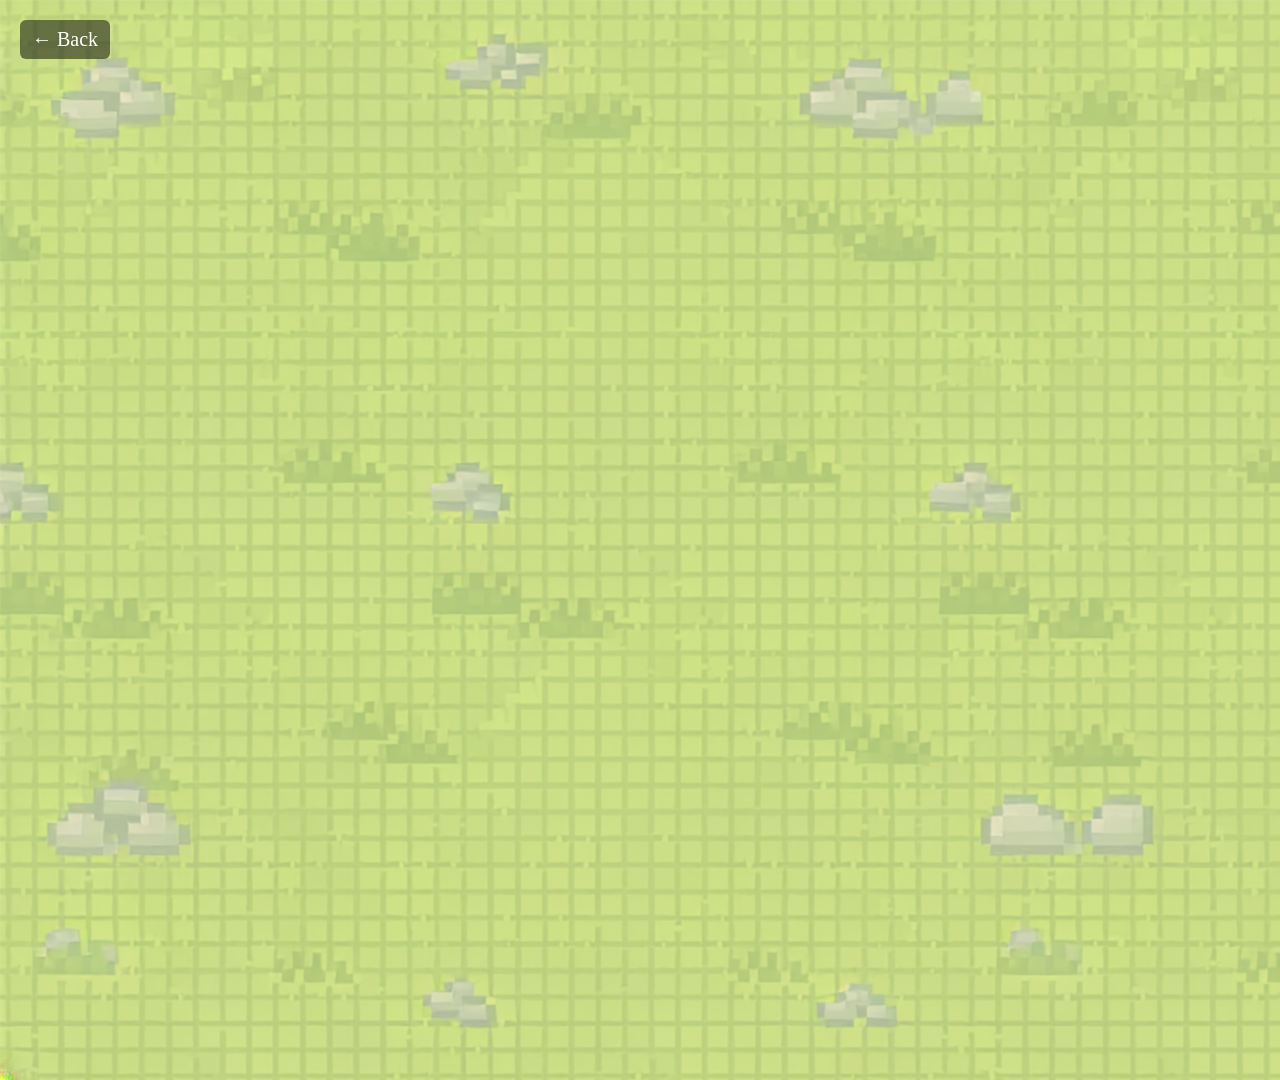
==== about.html @ 805b72db "Initial portfolio commit" ====
<!doctype html>
<html lang="ja">
	<head>
		<meta charset="UTF-8" />
		<meta name="viewport" content="width=device-width, initial-scale=1.0" />
		<title>Document</title>

		<link rel="stylesheet" href="./css/style.css" />
		<link rel="stylesheet" href="./css/about.css" />
	</head>
	<body>
		<img src="./assets/background.png" alt="" class="background" />
		<a href="index.html" class="back-button">← Back</a>
	</body>
</html>
---- css/style.css ----
* {
	margin: 0;
	padding: 0;
	box-sizing: border-box;
}

a {
	text-decoration: none;
	color: inherit;
}

img {
	display: block;
}

.sign {
	position: absolute;
	width: 216px;
	height: 150px;
	z-index: 10;
}

.sign img {
	width: 100%;
	height: 100%;
}

.sign span {
	position: absolute;
	top: 26%;
	left: 50%;
	transform: translateX(-50%);
	font-family: "PixelMplus12";
	font-size: 50px;
	color: #7d7d7d;
	white-space: nowrap;
}

a:hover {
	cursor: pointer;
}

.house:hover,
.castle:hover,
.skill-tree:hover,
.mailbox:hover {
	transform: scale(1.05);
	transition: transform 0.2s ease;
}

.player img {
	animation: metro 1s steps(1, end) infinite;
}

@keyframes metro {
	0% {
		transform: translateY(0px);
	}
	50% {
		transform: translateY(-2px);
	}
	100% {
		transform: translateY(2px);
	}
}

.back-button {
	position: fixed;
	top: 20px;
	left: 20px;

	font-family: "PixelMplus12";
	font-size: 20px;
	color: #fff;

	background: rgba(0, 0, 0, 0.5);
	padding: 8px 12px;
	border-radius: 6px;

	text-decoration: none;
	z-index: 9999;
}

.back-button:hover {
	transform: scale(1.05);
	transition: 0.2s;
}

body {
	transition: opacity 0.3s ease;
}
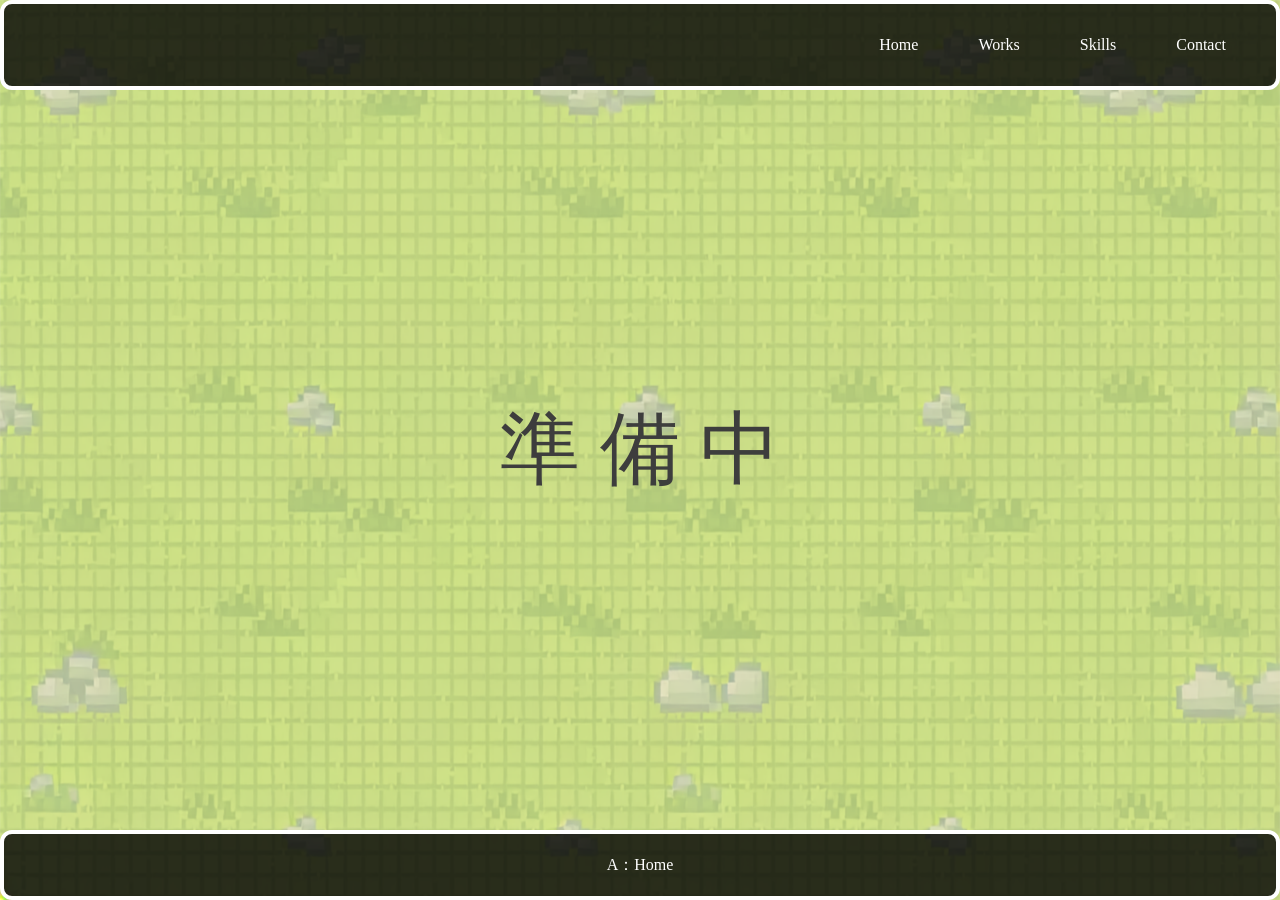
==== commit 8fbde7f6: "add: 準備中ページにレトロ風の文字アニメーションを追加" ====
--- a/about.html
+++ b/about.html
@@ -3,13 +3,25 @@
 	<head>
 		<meta charset="UTF-8" />
 		<meta name="viewport" content="width=device-width, initial-scale=1.0" />
-		<title>Document</title>
+		<title>About</title>
 
 		<link rel="stylesheet" href="./css/style.css" />
 		<link rel="stylesheet" href="./css/about.css" />
+		<link rel="stylesheet" href="./css/game-ui.css" />
 	</head>
-	<body>
+
+	<body data-page="about">
+		<div id="header"></div>
+
 		<img src="./assets/background.png" alt="" class="background" />
-		<a href="index.html" class="back-button">← Back</a>
+
+		<p class="coming-soon">
+			<span>準</span>
+			<span>備</span>
+			<span>中</span>
+		</p>
+
+		<div id="footer"></div>
+		<script src="./js/layout.js"></script>
 	</body>
 </html>
--- a/css/style.css
+++ b/css/style.css
@@ -1,3 +1,6 @@
+/* =====================
+    リセット
+===================== */
 * {
 	margin: 0;
 	padding: 0;
@@ -13,79 +16,35 @@
 	display: block;
 }
 
-.sign {
-	position: absolute;
-	width: 216px;
-	height: 150px;
-	z-index: 10;
-}
-
-.sign img {
-	width: 100%;
+/* =====================
+    共通設定
+===================== */
+html,
+body {
+	margin: 0;
+	padding: 0;
 	height: 100%;
-}
-
-.sign span {
-	position: absolute;
-	top: 26%;
-	left: 50%;
-	transform: translateX(-50%);
-	font-family: "PixelMplus12";
-	font-size: 50px;
-	color: #7d7d7d;
-	white-space: nowrap;
-}
-
-a:hover {
-	cursor: pointer;
-}
-
-.house:hover,
-.castle:hover,
-.skill-tree:hover,
-.mailbox:hover {
-	transform: scale(1.05);
-	transition: transform 0.2s ease;
-}
-
-.player img {
-	animation: metro 1s steps(1, end) infinite;
-}
-
-@keyframes metro {
-	0% {
-		transform: translateY(0px);
-	}
-	50% {
-		transform: translateY(-2px);
-	}
-	100% {
-		transform: translateY(2px);
-	}
-}
-
-.back-button {
-	position: fixed;
-	top: 20px;
-	left: 20px;
-
-	font-family: "PixelMplus12";
-	font-size: 20px;
-	color: #fff;
-
-	background: rgba(0, 0, 0, 0.5);
-	padding: 8px 12px;
-	border-radius: 6px;
-
-	text-decoration: none;
-	z-index: 9999;
-}
-
-.back-button:hover {
-	transform: scale(1.05);
-	transition: 0.2s;
+	background: #000;
+	overflow-y: auto;
 }
 
 body {
 	transition: opacity 0.3s ease;
 }
+
+.game-wrapper {
+	position: fixed;
+	top: 0;
+	left: 0;
+	width: 100vw;
+	height: 100vh;
+	display: flex;
+	justify-content: center;
+	align-items: center;
+}
+
+.game-world {
+	width: 1920px;
+	height: 1080px;
+	transform-origin: center;
+}
--- a/css/about.css
+++ b/css/about.css
@@ -0,0 +1,57 @@
+body {
+	overflow: auto;
+	background-repeat: repeat;
+	background: transparent;
+}
+
+.background {
+	position: fixed;
+	top: 0;
+	left: 0;
+	width: 100vw;
+	height: 100vh;
+	z-index: -1;
+	pointer-events: none;
+}
+
+.coming-soon {
+	position: fixed;
+	top: 50%;
+	left: 50%;
+	transform: translate(-50%, -50%);
+	font-size: 5rem;
+	color: #3d3d3d;
+	z-index: 100;
+	user-select: none;
+}
+
+.coming-soon span {
+	display: inline-block;
+	animation: jump 3s infinite;
+	z-index: 1;
+}
+
+.coming-soon span:nth-child(1) {
+	animation-delay: 0s;
+}
+
+.coming-soon span:nth-child(2) {
+	animation-delay: 0.5s;
+}
+
+.coming-soon span:nth-child(3) {
+	animation-delay: 1s;
+}
+
+@keyframes jump {
+	0%,
+	49%,
+	100% {
+		transform: translateY(0);
+	}
+
+	50%,
+	99% {
+		transform: translateY(-6px);
+	}
+}
--- a/css/game-ui.css
+++ b/css/game-ui.css
@@ -0,0 +1,70 @@
+.game-header,
+.game-footer {
+	background: rgba(0, 0, 0, 0.8);
+	border: 4px solid #fff;
+	border-radius: 8px;
+	color: #fff;
+	padding: 16px;
+	font-family: "PixelMplus12";
+}
+
+.game-header {
+	position: fixed;
+	top: 0px;
+	left: 0px;
+	right: 0px;
+
+	height: 90px;
+	padding: 0 30px;
+
+	display: flex;
+	align-items: center;
+
+	background: rgba(0, 0, 0, 0.8);
+	border: 4px solid #fff;
+	border-radius: 12px;
+
+	z-index: 1000;
+}
+
+.game-nav {
+	display: flex;
+	justify-content: flex-end;
+	align-items: center;
+	gap: 40px;
+	padding-right: 20px;
+	width: 100%;
+}
+
+.game-nav a::before {
+	content: "▶";
+	visibility: hidden;
+	display: inline-block;
+	width: 20px;
+	color: #fff;
+}
+
+.game-nav a:hover::before,
+.game-nav a.active::before {
+	visibility: visible;
+}
+
+.game-footer {
+	position: fixed;
+	left: 0px;
+	right: 0px;
+	bottom: 0px;
+
+	height: 70px;
+
+	display: flex;
+	align-items: center;
+	justify-content: center;
+
+	background: rgba(0, 0, 0, 0.8);
+	border: 4px solid white;
+	border-radius: 12px;
+	color: white;
+
+	z-index: 1000;
+}
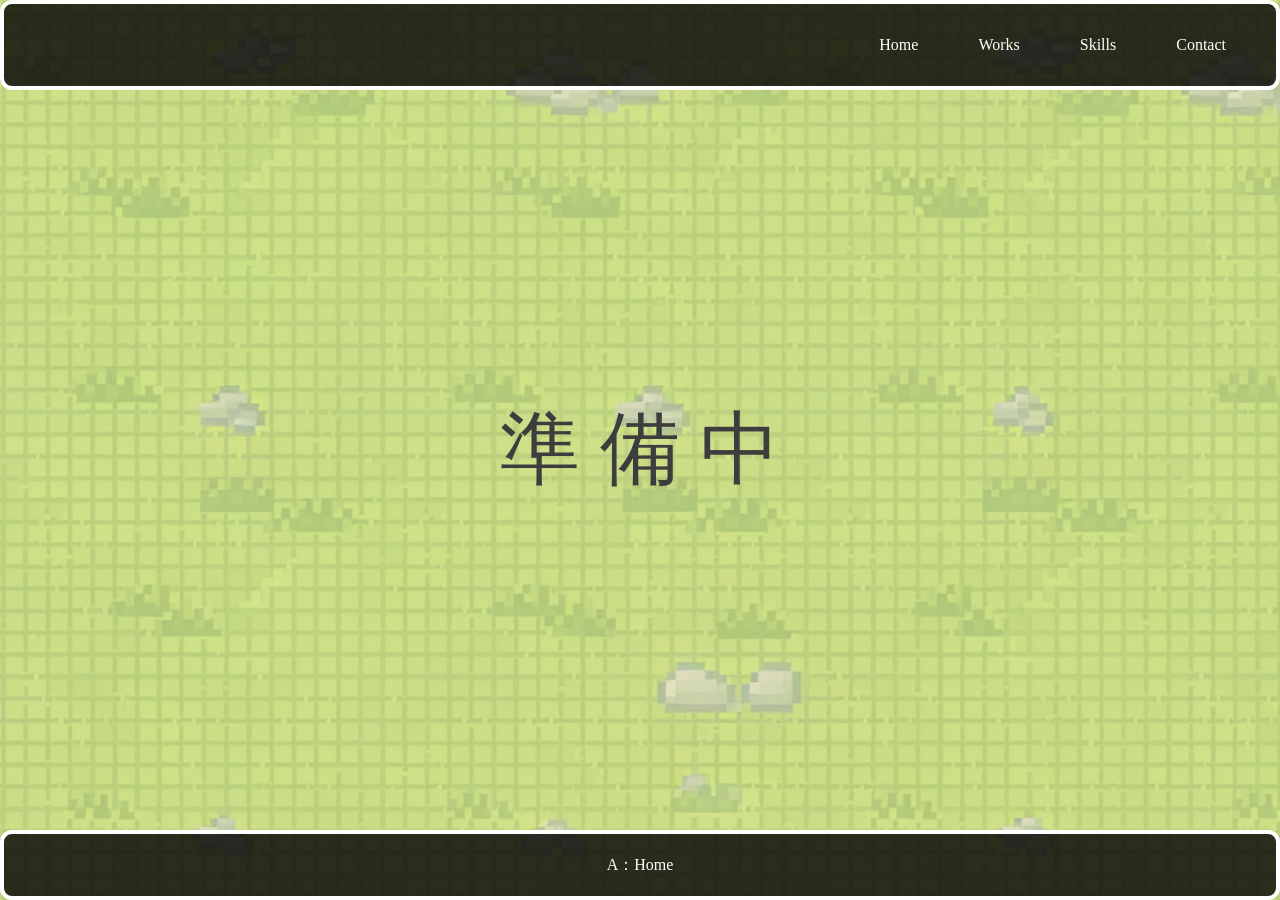
==== commit 1058f132: "feat: creativeセクションのカードUI改善とモーダル表示機能を追加" ====
--- a/about.html
+++ b/about.html
@@ -3,7 +3,7 @@
 	<head>
 		<meta charset="UTF-8" />
 		<meta name="viewport" content="width=device-width, initial-scale=1.0" />
-		<title>About</title>
+		<title>About | Portfolio</title>
 
 		<link rel="stylesheet" href="./css/style.css" />
 		<link rel="stylesheet" href="./css/about.css" />
--- a/css/style.css
+++ b/css/style.css
@@ -32,19 +32,17 @@
 	transition: opacity 0.3s ease;
 }
 
-.game-wrapper {
+.background {
 	position: fixed;
-	top: 0;
-	left: 0;
-	width: 100vw;
-	height: 100vh;
-	display: flex;
-	justify-content: center;
-	align-items: center;
+	inset: 0;
+	width: 100%;
+	height: 100%;
+	object-fit: cover;
+	z-index: 0;
+	pointer-events: none;
 }
 
-.game-world {
-	width: 1920px;
-	height: 1080px;
-	transform-origin: center;
+main {
+	position: relative;
+	z-index: 1;
 }
--- a/css/about.css
+++ b/css/about.css
@@ -2,16 +2,6 @@
 	overflow: auto;
 	background-repeat: repeat;
 	background: transparent;
-}
-
-.background {
-	position: fixed;
-	top: 0;
-	left: 0;
-	width: 100vw;
-	height: 100vh;
-	z-index: -1;
-	pointer-events: none;
 }
 
 .coming-soon {
--- a/css/game-ui.css
+++ b/css/game-ui.css
@@ -68,3 +68,46 @@
 
 	z-index: 1000;
 }
+
+.menu-btn {
+	display: none;
+	margin-left: auto;
+
+	font-family: "PixelMplus12";
+	font-size: 18px;
+	color: #fff;
+	background: transparent;
+	border: 2px solid #fff;
+	border-radius: 8px;
+	padding: 8px 16px;
+	cursor: pointer;
+}
+
+@media (max-width: 768px) {
+	.menu-btn {
+		display: block;
+	}
+
+	.game-nav {
+		display: none;
+	}
+
+	.game-nav.open {
+		position: fixed;
+		top: 90px;
+		right: 10px;
+
+		display: flex;
+		flex-direction: column;
+		align-items: flex-start;
+		gap: 20px;
+
+		padding: 16px 24px;
+
+		width: max-content;
+
+		background: rgba(0, 0, 0, 0.8);
+		border: 4px solid #fff;
+		border-radius: 12px;
+	}
+}
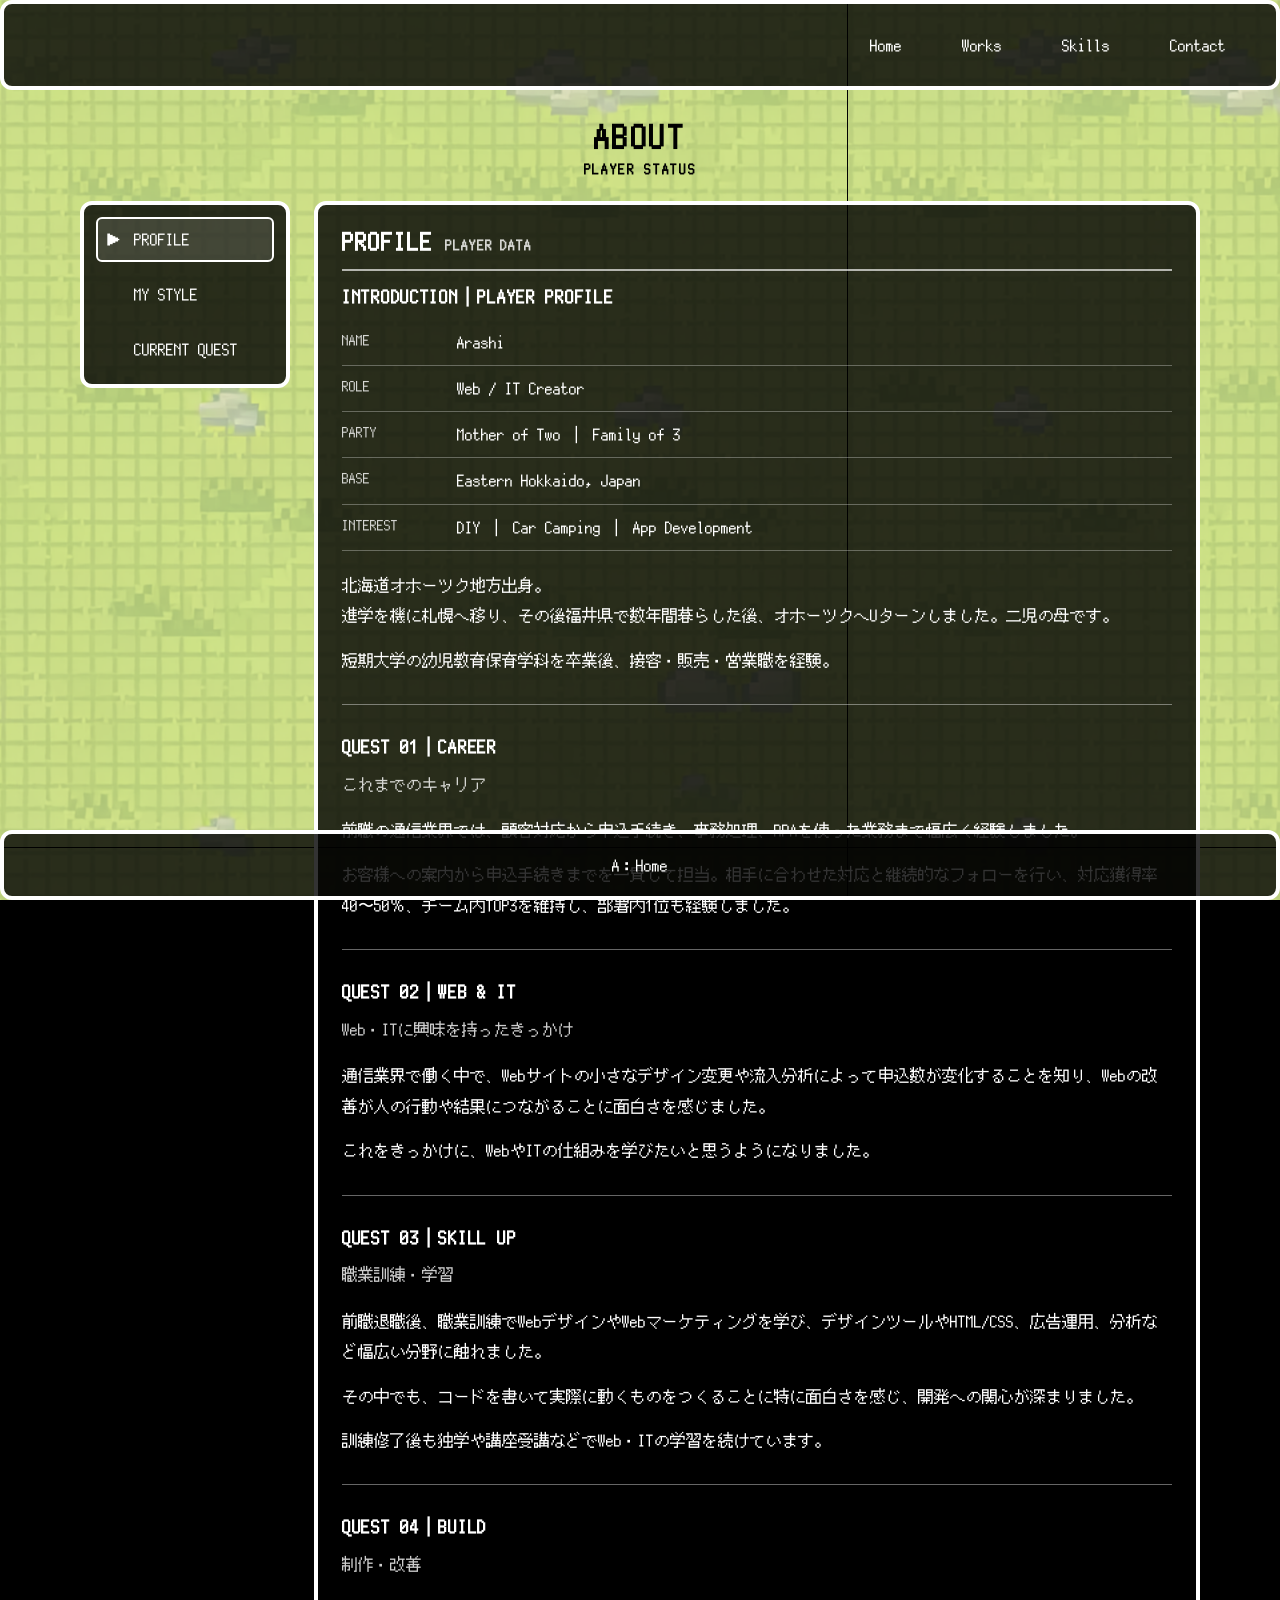
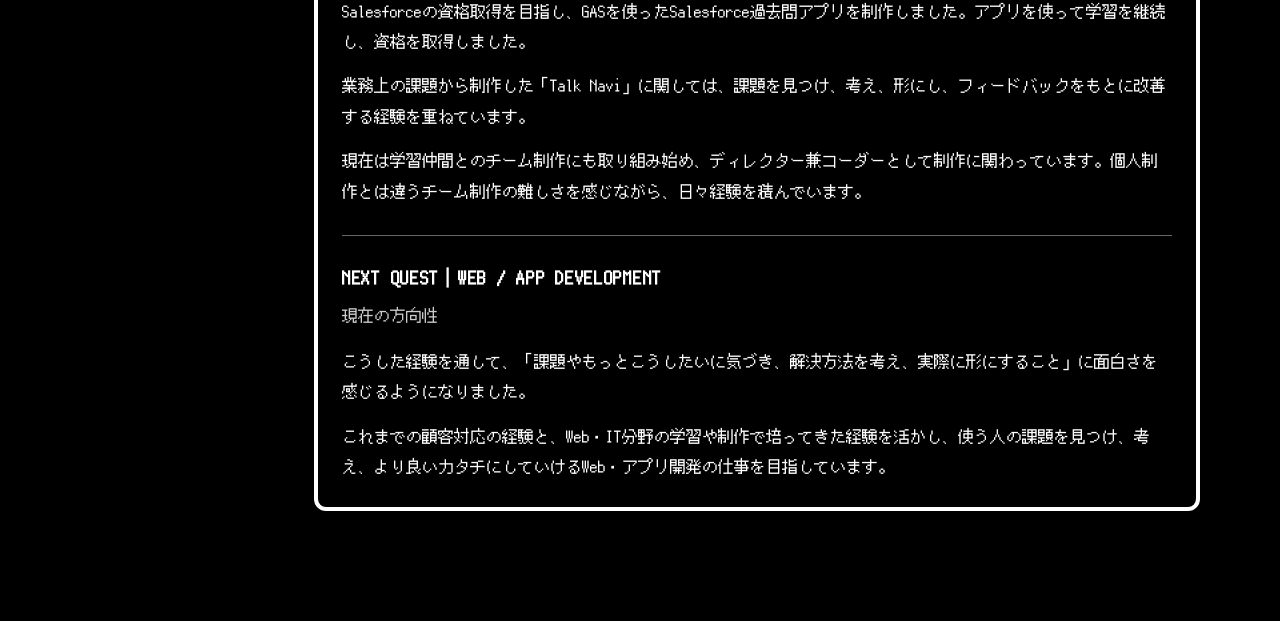
==== commit 74afa274: "Add About page with player status UI Replace the coming-soon placeholder with a tabbed status screen" ====
--- a/about.html
+++ b/about.html
@@ -15,13 +15,270 @@
 
 		<img src="./assets/background.png" alt="" class="background" />
 
-		<p class="coming-soon">
-			<span>準</span>
-			<span>備</span>
-			<span>中</span>
-		</p>
+		<main class="about-page">
+			<h1 class="about-page__title">ABOUT <span>PLAYER STATUS</span></h1>
+
+			<div class="status-screen">
+				<nav class="status-menu" aria-label="Aboutの項目">
+					<button
+						class="status-menu__item is-active"
+						id="tab-profile"
+						type="button"
+						role="tab"
+						aria-selected="true"
+						aria-controls="panel-profile"
+						data-panel="profile"
+					>
+						<span class="status-menu__cursor" aria-hidden="true">▶</span>
+						PROFILE
+					</button>
+
+					<button
+						class="status-menu__item"
+						id="tab-style"
+						type="button"
+						role="tab"
+						aria-selected="false"
+						aria-controls="panel-style"
+						data-panel="style"
+						tabindex="-1"
+					>
+						<span class="status-menu__cursor" aria-hidden="true">▶</span>
+						MY STYLE
+					</button>
+
+					<button
+						class="status-menu__item"
+						id="tab-quest"
+						type="button"
+						role="tab"
+						aria-selected="false"
+						aria-controls="panel-quest"
+						data-panel="quest"
+						tabindex="-1"
+					>
+						<span class="status-menu__cursor" aria-hidden="true">▶</span>
+						CURRENT QUEST
+					</button>
+				</nav>
+
+				<section
+					class="status-panel"
+					id="panel-profile"
+					role="tabpanel"
+					aria-labelledby="tab-profile"
+					tabindex="0"
+				>
+					<h2 class="status-panel__title">PROFILE <span>PLAYER DATA</span></h2>
+
+					<div class="profile-content">
+						<section class="profile-section">
+							<h3 class="profile-section__title">
+								INTRODUCTION｜PLAYER PROFILE
+							</h3>
+
+							<dl class="player-profile-data">
+								<div>
+									<dt>NAME</dt>
+									<dd>Arashi</dd>
+								</div>
+								<div>
+									<dt>ROLE</dt>
+									<dd>Web / IT Creator</dd>
+								</div>
+								<div>
+									<dt>PARTY</dt>
+									<dd>Mother of Two ｜ Family of 3</dd>
+								</div>
+								<div>
+									<dt>BASE</dt>
+									<dd>Eastern Hokkaido, Japan</dd>
+								</div>
+								<div>
+									<dt>INTEREST</dt>
+									<dd>DIY ｜ Car Camping ｜ App Development</dd>
+								</div>
+							</dl>
+
+							<p>
+								北海道オホーツク地方出身。<br />進学を機に札幌へ移り、その後福井県で数年間暮らした後、オホーツクへUターンしました。二児の母です。
+							</p>
+							<p>
+								短期大学の幼児教育保育学科を卒業後、接客・販売・営業職を経験。
+							</p>
+						</section>
+
+						<section class="profile-section">
+							<h3 class="profile-section__title">QUEST 01｜CAREER</h3>
+							<p class="profile-section__subtitle">これまでのキャリア</p>
+
+							<p>
+								前職の通信業界では、顧客対応から申込手続き、事務処理、RPAを使った業務まで幅広く経験しました。
+							</p>
+							<p>
+								お客様への案内から申込手続きまでを一貫して担当。相手に合わせた対応と継続的なフォローを行い、対応獲得率40〜50％、チーム内TOP3を維持し、部署内1位も経験しました。
+							</p>
+						</section>
+
+						<section class="profile-section">
+							<h3 class="profile-section__title">QUEST 02｜WEB &amp; IT</h3>
+							<p class="profile-section__subtitle">
+								Web・ITに興味を持ったきっかけ
+							</p>
+
+							<p>
+								通信業界で働く中で、Webサイトの小さなデザイン変更や流入分析によって申込数が変化することを知り、Webの改善が人の行動や結果につながることに面白さを感じました。
+							</p>
+							<p>
+								これをきっかけに、WebやITの仕組みを学びたいと思うようになりました。
+							</p>
+						</section>
+
+						<section class="profile-section">
+							<h3 class="profile-section__title">QUEST 03｜SKILL UP</h3>
+							<p class="profile-section__subtitle">職業訓練・学習</p>
+
+							<p>
+								前職退職後、職業訓練でWebデザインやWebマーケティングを学び、デザインツールやHTML/CSS、広告運用、分析など幅広い分野に触れました。
+							</p>
+							<p>
+								その中でも、コードを書いて実際に動くものをつくることに特に面白さを感じ、開発への関心が深まりました。
+							</p>
+							<p>
+								訓練修了後も独学や講座受講などでWeb・ITの学習を続けています。
+							</p>
+						</section>
+
+						<section class="profile-section">
+							<h3 class="profile-section__title">QUEST 04｜BUILD</h3>
+							<p class="profile-section__subtitle">制作・改善</p>
+
+							<p>
+								Salesforceの資格取得を目指し、GASを使ったSalesforce過去問アプリを制作しました。アプリを使って学習を継続し、資格を取得しました。
+							</p>
+							<p>
+								業務上の課題から制作した「Talk
+								Navi」に関しては、課題を見つけ、考え、形にし、フィードバックをもとに改善する経験を重ねています。
+							</p>
+							<p>
+								現在は学習仲間とのチーム制作にも取り組み始め、ディレクター兼コーダーとして制作に関わっています。個人制作とは違うチーム制作の難しさを感じながら、日々経験を積んでいます。
+							</p>
+						</section>
+
+						<section class="profile-section">
+							<h3 class="profile-section__title">
+								NEXT QUEST｜WEB / APP DEVELOPMENT
+							</h3>
+							<p class="profile-section__subtitle">現在の方向性</p>
+
+							<p>
+								こうした経験を通して、「課題やもっとこうしたいに気づき、解決方法を考え、実際に形にすること」に面白さを感じるようになりました。
+							</p>
+							<p>
+								これまでの顧客対応の経験と、Web・IT分野の学習や制作で培ってきた経験を活かし、使う人の課題を見つけ、考え、より良いカタチにしていけるWeb・アプリ開発の仕事を目指しています。
+							</p>
+						</section>
+					</div>
+				</section>
+
+				<section
+					class="status-panel"
+					id="panel-style"
+					role="tabpanel"
+					aria-labelledby="tab-style"
+					tabindex="0"
+					hidden
+				>
+					<h2 class="status-panel__title">
+						MY STYLE <span>PLAYER ABILITIES</span>
+					</h2>
+					<p class="status-panel__intro">
+						仕事や制作で大切にしている行動です。
+					</p>
+
+					<div class="style-list">
+						<article class="style-item">
+							<span class="style-item__label">SOLVE</span>
+							<h3>課題を見つけて、形にする</h3>
+							<p>
+								「もっとこうできないか」を起点に、課題や必要なことを整理し、どうすれば実現できるかを考えます。
+							</p>
+						</article>
+
+						<article class="style-item">
+							<span class="style-item__label">ACTION</span>
+							<h3>まず動いて、必要なことを学ぶ</h3>
+							<p>
+								必要なことを自分で調べ、学びながらまず手を動かし、理解を深めます。
+							</p>
+						</article>
+
+						<article class="style-item">
+							<span class="style-item__label">INITIATIVE</span>
+							<h3>自ら働きかけ、機会をつくる</h3>
+							<p>
+								必要なことや実現したいことがあれば、積極的に人に声をかけたり相談したりしながら、機会や環境をつくります。
+							</p>
+						</article>
+
+						<article class="style-item">
+							<span class="style-item__label">IMPROVE</span>
+							<h3>結果や意見から、より良くする</h3>
+							<p>
+								実際の結果や周囲からのフィードバックを取り入れて改善します。
+							</p>
+						</article>
+					</div>
+				</section>
+
+				<section
+					class="status-panel"
+					id="panel-quest"
+					role="tabpanel"
+					aria-labelledby="tab-quest"
+					tabindex="0"
+					hidden
+				>
+					<h2 class="status-panel__title">
+						CURRENT QUEST <span>QUEST LOG</span>
+					</h2>
+					<p class="status-panel__intro">現在取り組んでいること。</p>
+
+					<ul class="quest-list">
+						<li>
+							<span aria-hidden="true">▶</span>
+							<div>
+								<h3>業務支援ツールの制作・改善</h3>
+								<p>
+									実務で感じた課題をもとに制作し、利用者のフィードバックを受けて改善。
+								</p>
+							</div>
+						</li>
+
+						<li>
+							<span aria-hidden="true">▶</span>
+							<div>
+								<h3>Web制作チームでのサイト制作</h3>
+								<p>
+									自ら企画して仲間に声をかけ、チームでの制作に取り組んでいます。
+								</p>
+							</div>
+						</li>
+
+						<li>
+							<span aria-hidden="true">▶</span>
+							<div>
+								<h3>Web・ITの継続学習</h3>
+								<p>制作や業務に必要な知識・技術を学び続けています。</p>
+							</div>
+						</li>
+					</ul>
+				</section>
+			</div>
+		</main>
 
 		<div id="footer"></div>
 		<script src="./js/layout.js"></script>
+		<script src="./js/about.js"></script>
 	</body>
 </html>
--- a/css/style.css
+++ b/css/style.css
@@ -17,6 +17,21 @@
 }
 
 /* =====================
+    フォント
+===================== */
+@font-face {
+	font-family: "PressStart2P";
+	src: url("../fonts/PressStart2P-Regular.ttf") format("truetype");
+	font-display: swap;
+}
+
+@font-face {
+	font-family: "PixelMplus12";
+	src: url("../fonts/PixelMplus12-Regular.ttf") format("truetype");
+	font-display: swap;
+}
+
+/* =====================
     共通設定
 ===================== */
 html,
@@ -25,7 +40,6 @@
 	padding: 0;
 	height: 100%;
 	background: #000;
-	overflow-y: auto;
 }
 
 body {
@@ -45,4 +59,7 @@
 main {
 	position: relative;
 	z-index: 1;
+
+	padding-top: 120px;
+	padding-bottom: 100px;
 }
--- a/css/about.css
+++ b/css/about.css
@@ -1,47 +1,326 @@
 body {
 	overflow: auto;
-	background-repeat: repeat;
 	background: transparent;
 }
 
-.coming-soon {
-	position: fixed;
-	top: 50%;
-	left: 50%;
-	transform: translate(-50%, -50%);
-	font-size: 5rem;
-	color: #3d3d3d;
-	z-index: 100;
-	user-select: none;
-}
-
-.coming-soon span {
+.about-page {
+	position: relative;
+	z-index: 1;
+	width: 100%;
+	max-width: 1200px;
+	min-height: 100vh;
+	margin: 0 auto;
+	padding: 120px 40px 110px;
+	color: #fff;
+	font-family: "PixelMplus12", monospace;
+}
+
+/* ページ全体の見出し */
+.about-page__title {
+	margin-bottom: 24px;
+	color: #000;
+	text-align: center;
+	font-size: 32px;
+	letter-spacing: 0.08em;
+	text-shadow: none;
+}
+
+.about-page__title span {
+	display: block;
+	margin-top: 8px;
+	font-size: 14px;
+	letter-spacing: 0.12em;
+}
+
+/* 左メニューと右の内容枠 */
+.status-screen {
+	display: grid;
+	grid-template-columns: 210px minmax(0, 1fr);
+	gap: 24px;
+	align-items: stretch;
+}
+
+/* 左側の選択メニュー */
+.status-menu {
+	display: flex;
+	flex-direction: column;
+	gap: 10px;
+	align-self: start;
+	padding: 12px;
+	background: rgba(0, 0, 0, 0.8);
+	border: 4px solid #fff;
+	border-radius: 12px;
+}
+
+.status-menu__item {
+	display: grid;
+	grid-template-columns: 20px minmax(0, 1fr);
+	align-items: center;
+	gap: 8px;
+	width: 100%;
+	padding: 12px 8px;
+	color: #fff;
+	background: transparent;
+	border: 2px solid transparent;
+	border-radius: 6px;
+	font: inherit;
+	font-size: 16px;
+	text-align: left;
+	cursor: pointer;
+}
+
+.status-menu__cursor {
+	visibility: hidden;
+}
+
+.status-menu__item:hover,
+.status-menu__item:focus-visible {
+	background: rgba(255, 255, 255, 0.1);
+	outline: none;
+}
+
+.status-menu__item.is-active {
+	background: rgba(255, 255, 255, 0.12);
+	border-color: #fff;
+}
+
+.status-menu__item.is-active .status-menu__cursor {
+	visibility: visible;
+}
+
+.status-menu__item:focus-visible {
+	outline: 2px dashed #fff;
+	outline-offset: 3px;
+}
+
+/* 右側の大きな表示枠 */
+.status-panel {
+	min-width: 0;
+	min-height: 430px;
+	padding: 24px;
+	background: rgba(0, 0, 0, 0.8);
+	border: 4px solid #fff;
+	border-radius: 12px;
+}
+
+.status-panel__title {
+	display: flex;
+	flex-wrap: wrap;
+	align-items: baseline;
+	gap: 12px;
+	margin-bottom: 12px;
+	padding-bottom: 14px;
+	border-bottom: 2px solid rgba(255, 255, 255, 0.65);
+	font-size: 24px;
+	letter-spacing: 0.04em;
+}
+
+.status-panel__title span {
+	font-size: 14px;
+	opacity: 0.8;
+}
+
+.status-panel__intro {
+	margin-bottom: 22px;
+	font-size: 16px;
+	line-height: 1.8;
+}
+
+/* PROFILE：一枚の枠内に見出しと文章を縦に並べる */
+.profile-content {
+	display: flex;
+	flex-direction: column;
+	gap: 28px;
+	min-width: 0;
+}
+
+.profile-section {
+	min-width: 0;
+}
+
+.profile-section + .profile-section {
+	padding-top: 28px;
+	border-top: 1px solid rgba(255, 255, 255, 0.4);
+}
+
+.profile-section__title {
+	margin-bottom: 8px;
+	font-size: 18px;
+	line-height: 1.6;
+	letter-spacing: 0.04em;
+}
+
+.profile-section__subtitle {
+	margin-bottom: 16px;
+	font-size: 14px;
+	line-height: 1.7;
+	opacity: 0.8;
+}
+
+.profile-section > p {
+	font-size: 16px;
+	line-height: 1.9;
+}
+
+.profile-section > p + p {
+	margin-top: 14px;
+}
+
+/* PLAYER PROFILEの基本情報 */
+.player-profile-data {
+	display: grid;
+	grid-template-columns: 1fr;
+	margin-bottom: 20px;
+}
+
+.player-profile-data > div {
+	display: grid;
+	grid-template-columns: 105px minmax(0, 1fr);
+	gap: 10px;
+	padding: 9px 0;
+	border-bottom: 1px solid rgba(255, 255, 255, 0.3);
+}
+
+.player-profile-data dt {
+	font-size: 14px;
+	line-height: 1.7;
+	opacity: 0.8;
+}
+
+.player-profile-data dd {
+	min-width: 0;
+	font-size: 16px;
+	line-height: 1.7;
+	overflow-wrap: anywhere;
+}
+
+/* MY STYLE */
+.style-list {
+	display: grid;
+	gap: 20px;
+}
+
+.style-item {
+	padding: 20px;
+	background: rgba(255, 255, 255, 0.07);
+	border: 2px solid rgba(255, 255, 255, 0.75);
+	border-radius: 8px;
+}
+
+.style-item__label {
 	display: inline-block;
-	animation: jump 3s infinite;
-	z-index: 1;
-}
-
-.coming-soon span:nth-child(1) {
-	animation-delay: 0s;
-}
-
-.coming-soon span:nth-child(2) {
-	animation-delay: 0.5s;
-}
-
-.coming-soon span:nth-child(3) {
-	animation-delay: 1s;
-}
-
-@keyframes jump {
-	0%,
-	49%,
-	100% {
-		transform: translateY(0);
-	}
-
-	50%,
-	99% {
-		transform: translateY(-6px);
-	}
-}
+	margin-bottom: 10px;
+	padding: 5px 9px;
+	border: 1px solid #fff;
+	border-radius: 4px;
+	font-size: 14px;
+	letter-spacing: 0.08em;
+}
+
+.style-item h3,
+.quest-list h3 {
+	margin-bottom: 8px;
+	font-size: 18px;
+	line-height: 1.6;
+}
+
+.style-item p,
+.quest-list p {
+	font-size: 16px;
+	line-height: 1.8;
+}
+
+/* CURRENT QUEST */
+.quest-list {
+	display: grid;
+	gap: 20px;
+	list-style: none;
+}
+
+.quest-list li {
+	display: grid;
+	grid-template-columns: 22px minmax(0, 1fr);
+	gap: 10px;
+	padding: 20px;
+	background: rgba(255, 255, 255, 0.07);
+	border: 2px solid rgba(255, 255, 255, 0.75);
+	border-radius: 8px;
+}
+
+.quest-list li > span {
+	padding-top: 2px;
+	font-size: 14px;
+}
+
+/* スマートフォン */
+@media (max-width: 700px) {
+	.about-page {
+		padding: 110px 16px 100px;
+	}
+
+	.about-page__title {
+		font-size: 26px;
+	}
+
+	.status-screen {
+		grid-template-columns: 1fr;
+		gap: 16px;
+	}
+
+	.status-menu {
+		display: grid;
+		grid-template-columns: repeat(3, minmax(0, 1fr));
+		gap: 6px;
+		padding: 8px;
+	}
+
+	.status-menu__item {
+		grid-template-columns: 1fr;
+		justify-items: center;
+		gap: 4px;
+		padding: 9px 4px;
+		font-size: 14px;
+		text-align: center;
+	}
+
+	.status-menu__cursor {
+		height: 14px;
+	}
+
+	.status-panel {
+		min-height: 0;
+		padding: 16px;
+	}
+
+	.status-panel__title {
+		font-size: 20px;
+	}
+
+	.profile-section__title,
+	.style-item h3,
+	.quest-list h3 {
+		font-size: 16px;
+	}
+
+	.profile-section > p,
+	.style-item p,
+	.quest-list p {
+		font-size: 15px;
+	}
+
+	.player-profile-data {
+		grid-template-columns: 1fr;
+	}
+
+	.player-profile-data > div {
+		grid-template-columns: 100px minmax(0, 1fr);
+	}
+
+	.player-profile-data dd {
+		font-size: 15px;
+	}
+
+	.profile-section + .profile-section {
+		padding-top: 22px;
+	}
+}
--- a/css/game-ui.css
+++ b/css/game-ui.css
@@ -5,7 +5,7 @@
 	border-radius: 8px;
 	color: #fff;
 	padding: 16px;
-	font-family: "PixelMplus12";
+	font-family: "PixelMplus12", monospace;
 }
 
 .game-header {
@@ -73,7 +73,7 @@
 	display: none;
 	margin-left: auto;
 
-	font-family: "PixelMplus12";
+	font-family: "PixelMplus12", monospace;
 	font-size: 18px;
 	color: #fff;
 	background: transparent;
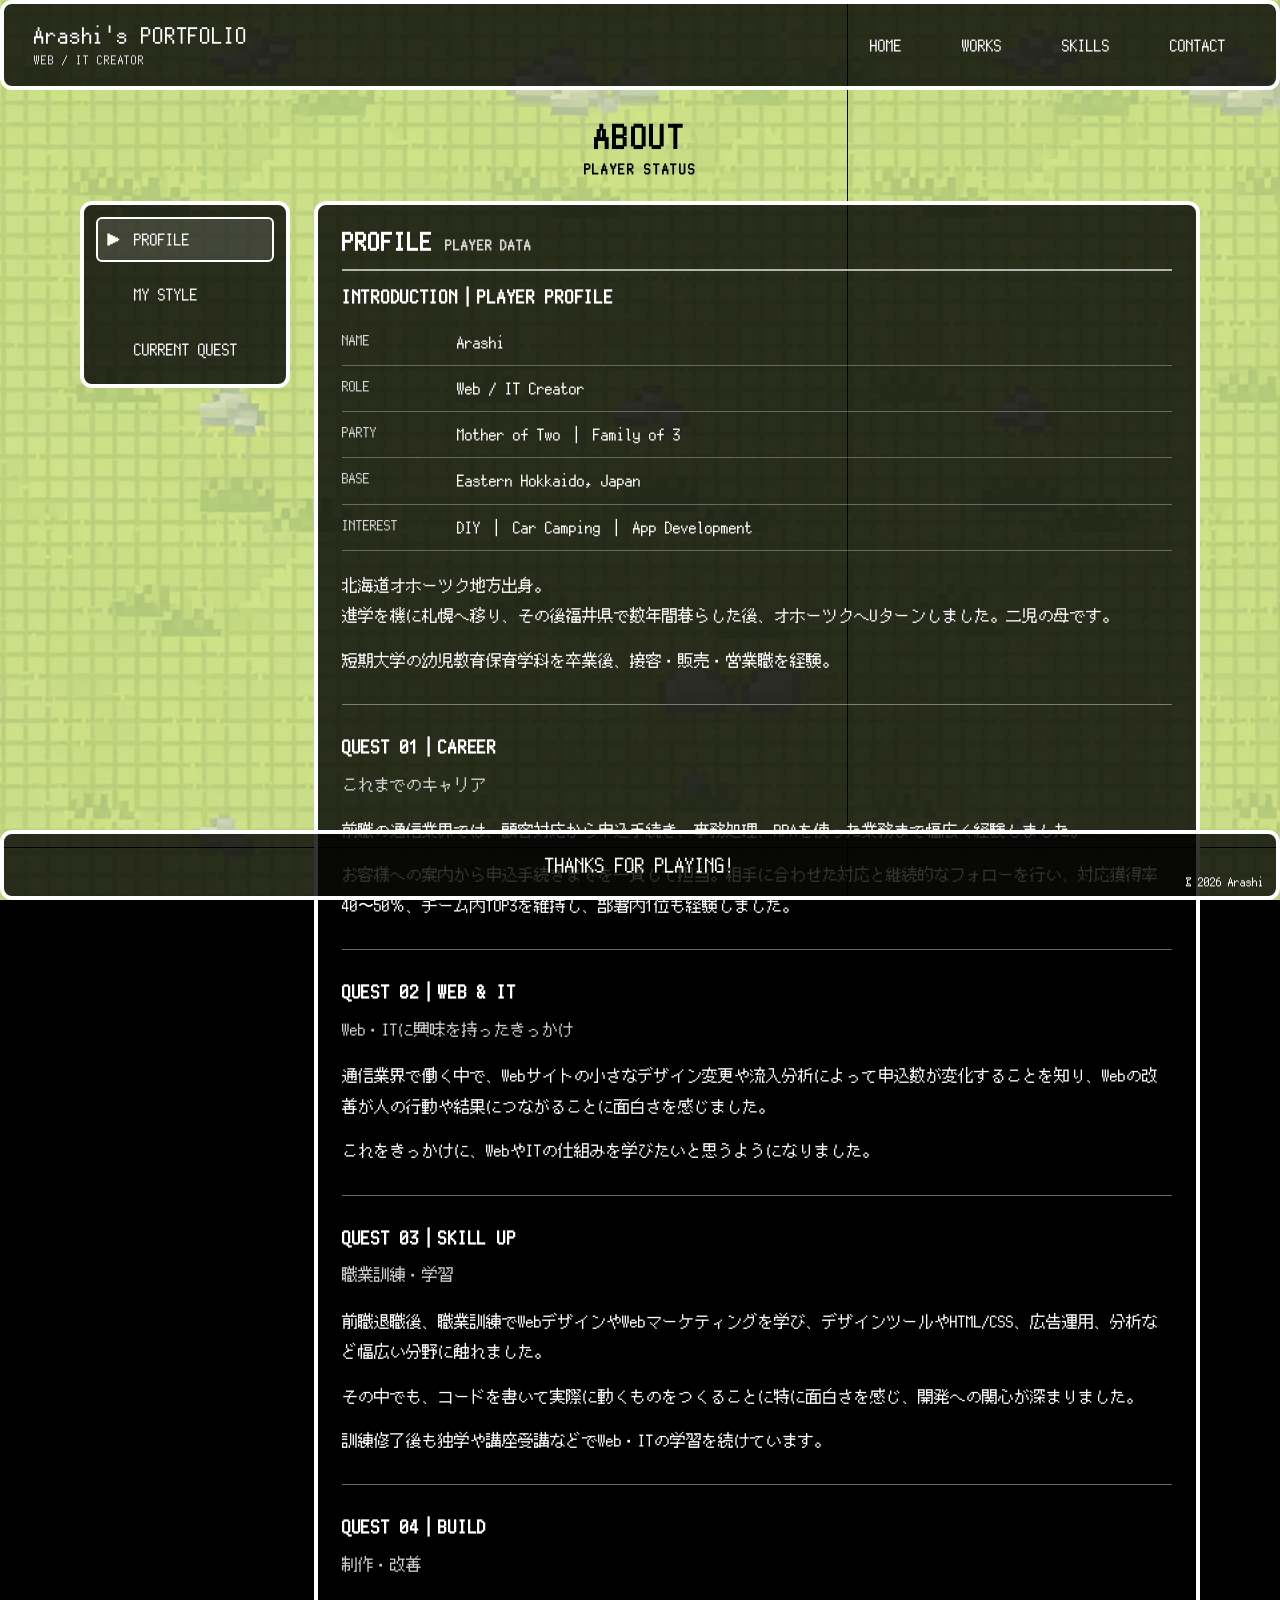
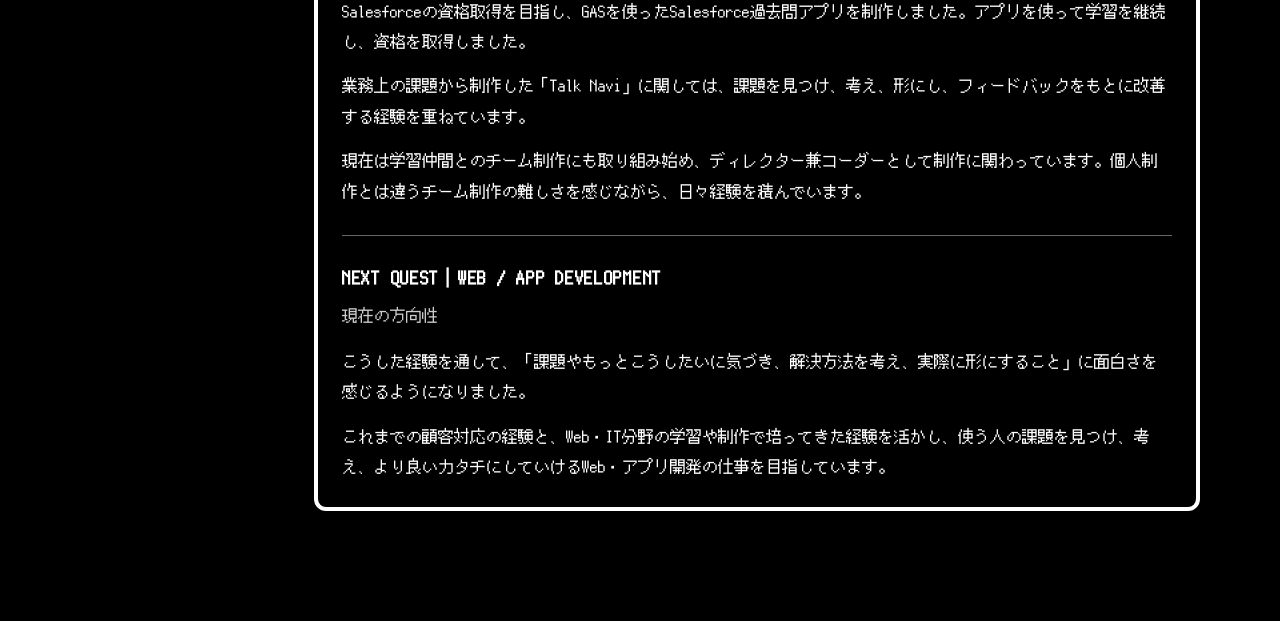
==== commit 18537fdd: "About・Home・共通UIを調整" ====
--- a/about.html
+++ b/about.html
@@ -19,7 +19,7 @@
 			<h1 class="about-page__title">ABOUT <span>PLAYER STATUS</span></h1>
 
 			<div class="status-screen">
-				<nav class="status-menu" aria-label="Aboutの項目">
+				<div class="status-menu" role="tablist" aria-label="Aboutの項目">
 					<button
 						class="status-menu__item is-active"
 						id="tab-profile"
@@ -60,7 +60,7 @@
 						<span class="status-menu__cursor" aria-hidden="true">▶</span>
 						CURRENT QUEST
 					</button>
-				</nav>
+				</div>
 
 				<section
 					class="status-panel"
@@ -239,37 +239,48 @@
 					tabindex="0"
 					hidden
 				>
-					<h2 class="status-panel__title">
-						CURRENT QUEST <span>QUEST LOG</span>
-					</h2>
+					<h2 class="status-panel__title">CURRENT<span>QUEST LOG</span></h2>
 					<p class="status-panel__intro">現在取り組んでいること。</p>
 
 					<ul class="quest-list">
 						<li>
 							<span aria-hidden="true">▶</span>
 							<div>
-								<h3>業務支援ツールの制作・改善</h3>
-								<p>
-									実務で感じた課題をもとに制作し、利用者のフィードバックを受けて改善。
-								</p>
-							</div>
-						</li>
-
-						<li>
-							<span aria-hidden="true">▶</span>
-							<div>
-								<h3>Web制作チームでのサイト制作</h3>
-								<p>
-									自ら企画して仲間に声をかけ、チームでの制作に取り組んでいます。
-								</p>
-							</div>
-						</li>
-
-						<li>
-							<span aria-hidden="true">▶</span>
-							<div>
-								<h3>Web・ITの継続学習</h3>
-								<p>制作や業務に必要な知識・技術を学び続けています。</p>
+								<h3>CURRENT WORK｜現在の仕事</h3>
+								<p>
+									職業訓練事業を行うマーケティング会社で、インサイドセールス業務などに携わっています。
+								</p>
+							</div>
+						</li>
+
+						<li>
+							<span aria-hidden="true">▶</span>
+							<div>
+								<h3>BUILD｜業務支援ツールの制作・改善</h3>
+								<p>
+									実務で感じた課題から「Talk
+									Navi」を制作。利用者のフィードバックをもとに改善を続けています。
+								</p>
+							</div>
+						</li>
+
+						<li>
+							<span aria-hidden="true">▶</span>
+							<div>
+								<h3>TEAM｜Web制作チームでのサイト制作</h3>
+								<p>
+									自ら企画して仲間に声をかけ、チームを立ち上げ。ディレクター兼コーダーとしてサイト制作に取り組んでいます。
+								</p>
+							</div>
+						</li>
+
+						<li>
+							<span aria-hidden="true">▶</span>
+							<div>
+								<h3>LEARN｜Web・ITの継続学習</h3>
+								<p>
+									制作や業務に必要な知識・技術を、独学や講座受講を通して学んでいます。
+								</p>
 							</div>
 						</li>
 					</ul>
--- a/css/game-ui.css
+++ b/css/game-ui.css
@@ -1,3 +1,39 @@
+.site-brand {
+	display: flex;
+	flex-direction: column;
+	justify-content: center;
+	gap: 4px;
+	flex: 0 0 auto;
+	margin-right: 24px;
+	color: #fff;
+	font-family: "PixelMplus12", monospace;
+	text-decoration: none;
+	white-space: nowrap;
+}
+
+.site-brand__name {
+	font-size: 22px;
+	line-height: 1.2;
+	letter-spacing: 0.04em;
+}
+
+.site-brand__role {
+	font-size: 12px;
+	line-height: 1.2;
+	letter-spacing: 0.08em;
+	opacity: 0.85;
+}
+
+@media (max-width: 768px) {
+	.site-brand__name {
+		font-size: 16px;
+	}
+
+	.site-brand__role {
+		font-size: 10px;
+	}
+}
+
 .game-header,
 .game-footer {
 	background: rgba(0, 0, 0, 0.8);
@@ -33,7 +69,8 @@
 	align-items: center;
 	gap: 40px;
 	padding-right: 20px;
-	width: 100%;
+	flex: 1;
+	width: auto;
 }
 
 .game-nav a::before {
@@ -51,10 +88,9 @@
 
 .game-footer {
 	position: fixed;
-	left: 0px;
-	right: 0px;
-	bottom: 0px;
-
+	left: 0;
+	right: 0;
+	bottom: 0;
 	height: 70px;
 
 	display: flex;
@@ -67,6 +103,19 @@
 	color: white;
 
 	z-index: 1000;
+}
+
+.game-footer__thanks {
+	color: inherit;
+	font-size: 20px;
+	text-decoration: none;
+}
+
+.game-footer__copyright {
+	position: absolute;
+	right: 12px;
+	bottom: 8px;
+	font-size: 12px;
 }
 
 .menu-btn {
